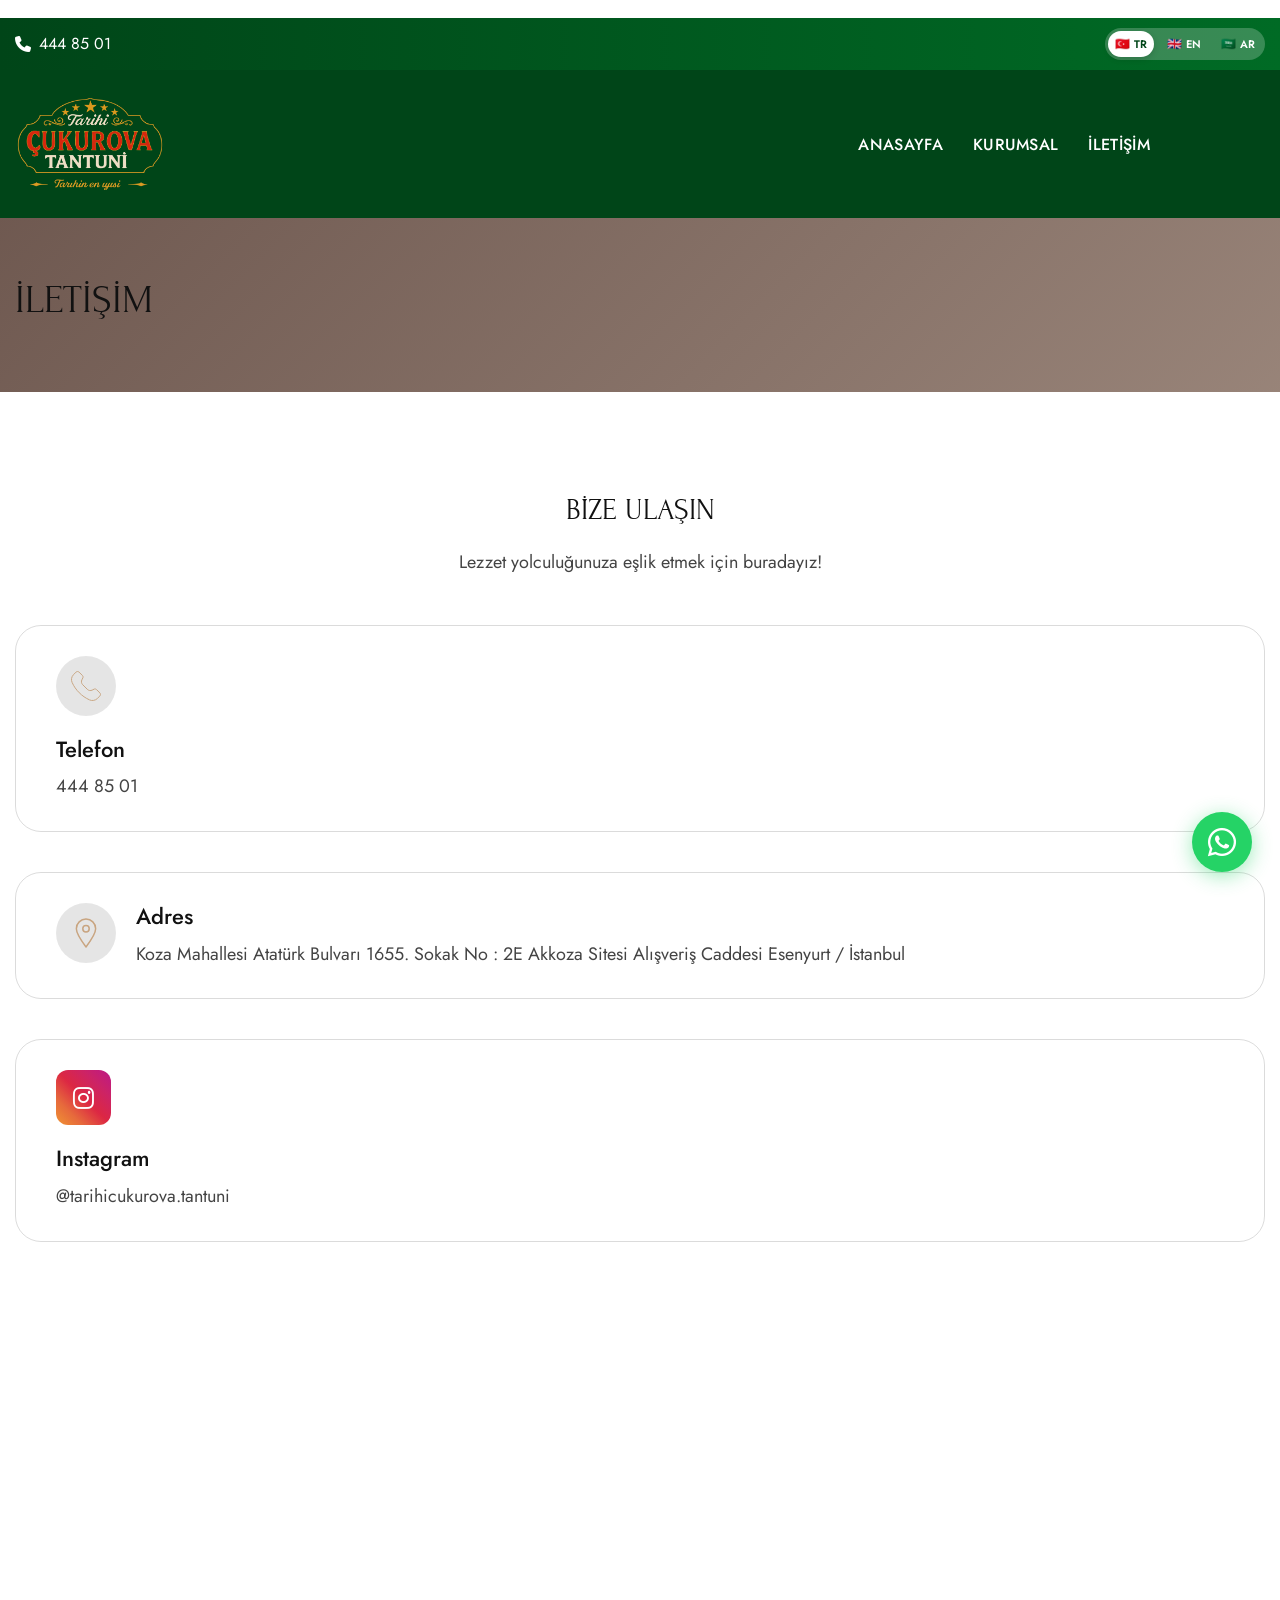
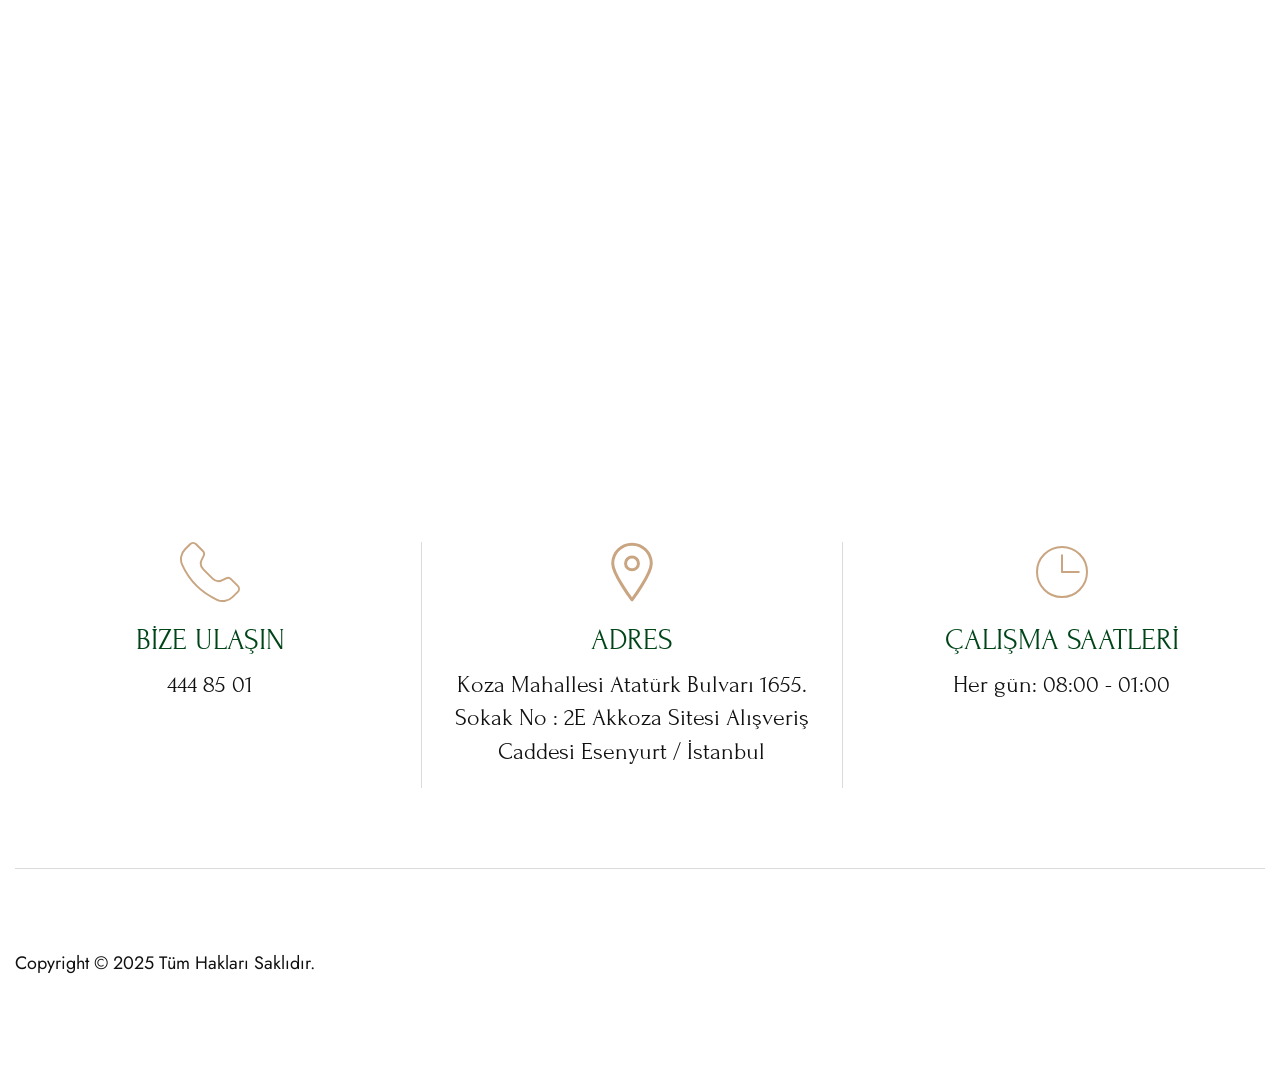
==== iletisim/index.html @ ad4b55c4 "Moved luuma.com.tr contents to root directory for Vercel deployment" ====
﻿﻿<!DOCTYPE html><html lang="tr"><head>
	<!-- Meta -->
	<meta charset="utf-8">
	<meta http-equiv="X-UA-Compatible" content="IE=edge">
	<meta name="viewport" content="width=device-width, initial-scale=1.0, maximum-scale=1">
	<meta name="description" content="Tarihi Çukurova Tantuni - Bize ulaşın, sipariş ve detaylı bilgi için iletişim sayfamızı ziyaret edin.">
	<meta name="keywords" content="tantuni, çukurova tantuni, iletişim, adres, telefon">
	<meta name="author" content="Tarihi Çukurova Tantuni">
	<!-- Page Title -->
	<title>İletişim - Tarihi Çukurova Tantuni</title>
	<!-- Favicon Icon -->

	<link rel="icon" href="../assets/frontend/images/favicon.ico?v=3" type="image/x-icon">
	<link rel="shortcut icon" href="../assets/frontend/images/favicon.ico?v=3" type="image/x-icon">
	<!-- Google Fonts Css-->
	<link rel="preconnect" href="https://fonts.googleapis.com/">
	<link rel="preconnect" href="https://fonts.gstatic.com/" crossorigin="">
	<link href="https://fonts.googleapis.com/css2?family=Forum&family=Jost:ital,wght@0,100..900;1,100..900&display=swap" rel="stylesheet">
	<link rel="stylesheet" href="https://cdnjs.cloudflare.com/ajax/libs/font-awesome/6.7.2/css/all.min.css" crossorigin="anonymous" referrerpolicy="no-referrer">
	<!-- Bootstrap Css -->
	<link href="../assets/frontend/css/bootstrap.min_v%3D20260615.css" rel="stylesheet" media="screen">
	<!-- SlickNav Css -->
	<link href="../assets/frontend/css/slicknav.min_v%3D20260615.css" rel="stylesheet">
	<!-- Swiper Css -->
	<link rel="stylesheet" href="../assets/frontend/css/swiper-bundle.min_v%3D20260615.css">
	<!-- Font Awesome Icon Css-->
	<!-- Animated Css -->
	<link href="../assets/frontend/css/animate_v%3D20260615.css" rel="stylesheet">
	<!-- Main Custom Css -->
	<link href="../assets/frontend/css/custom_v%3D20260615.css" rel="stylesheet" media="screen">
    
	<script>

		var base_url="https://cukurovatantuni.com/";
	</script>

</head>
<body>


<!-- Topbar Section Start -->
<div class="topbar">
	<div class="container">
		<div class="row align-items-center">
			<div class="col-7 col-md-9">
				<!-- Topbar Contact Information Start -->
				<div class="topbar-contact-info">
					<ul>
						<li><a href="tel:4448501"><i class="fa-solid fa-phone" style="margin-right:8px;"></i>444 85 01</a></li>
						<li class="d-none"><img src="../assets/frontend/images/icon-location.svg" alt="">8502 Preston Rd. Inglewood, Maine 98380</li>
					</ul>
				</div>
				<!-- Topbar Contact Information End -->
			</div>

			<div class="col-5 col-md-3">
				<!-- Topbar Language Start -->
				<div class="topbar-language-box notranslate" translate="no">
					<div class="topbar-language-switch notranslate" translate="no" aria-label="Dil seçimi">
						<button type="button" class="lang-flag-btn notranslate" translate="no" data-lang="tr" aria-label="Türkçe">
							<span class="flag-emoji" translate="no">🇹🇷</span><span class="lang-text" translate="no">TR</span>
						</button>
						<button type="button" class="lang-flag-btn notranslate" translate="no" data-lang="en" aria-label="English">
							<span class="flag-emoji" translate="no">🇬🇧</span><span class="lang-text" translate="no">EN</span>
						</button>
						<button type="button" class="lang-flag-btn notranslate" translate="no" data-lang="ar" aria-label="العربية">
							<span class="flag-emoji" translate="no">🇸🇦</span><span class="lang-text" translate="no">AR</span>
						</button>
					</div>
					<div id="google_translate_element"></div>
				</div>
				<!-- Topbar Language End -->
			</div>
		</div>
	</div>
</div>
<!-- Topbar Section End -->

<!-- Header Start -->
<header class="main-header">
	<div class="header-sticky">
		<nav class="navbar navbar-expand-lg">
			<div class="container">
				<!-- Logo Start -->
				<a class="navbar-brand" href="../index.html">
					<img width="150" src="../assets/frontend/images/logo.png?v=3" alt="Tarihi Çukurova Tantuni">
				</a>
				<!-- Logo End -->

				<!-- Main Menu Start -->
				<div class="collapse navbar-collapse main-menu">
					<div class="nav-menu-wrapper">
						<ul class="navbar-nav mr-auto" id="menu">
						<li class="nav-item"><a class="nav-link" href="../index.html">ANASAYFA</a></li>
						<li class="nav-item"><a class="nav-link" href="../kurumsal/index.html">KURUMSAL</a></li>
					<li class="nav-item highlighted-menu"><a class="nav-link" href="../menu/index.html" role="menuitem" tabindex="0">MENÜ</a></li>
					<li class="nav-item"><a class="nav-link" href="index.html">İLETİŞİM</a></li>

							
						</ul>
					</div>

					<!-- Header Button Box Start -->
					<div class="header-button-box">
						<!-- Header Btn Start -->
						<div class="header-btn d-none">
							<a href="../menu/index.html" class="btn-default btn-highlighted">MENÜ</a>
						</div>
						<!-- Header Btn End -->

						<!-- Header Sidebar Btn Start -->
						<div class="header-sidebar-btn">
							<!-- Toggle Button trigger modal Start -->
							<button class="btn btn-popup" type="button" data-bs-toggle="offcanvas" data-bs-target="#offcanvasRight" aria-controls="offcanvasRight"><img src="../images/header-sidebar-btn.svg/index.html" alt=""></button>
							<!-- Toggle Button trigger modal End -->

							<!-- Header Sidebar Start -->
							<div class="offcanvas offcanvas-end" tabindex="-1" id="offcanvasRight">
								<button type="button" class="btn-close" data-bs-dismiss="offcanvas" aria-label="Close"></button>

								<!-- Offcanvas Body Start -->
								<div class="offcanvas-body">
									<!-- Header Title Box Start -->
									<div class="header-title-box">
										<h2>TARİHİ ÇUKUROVA TANTUNİ</h2>
										<p>İstanbul Bahçeşehir'de geleneksel Mersin usulü, taze ve kaliteli malzemelerle hazırlanan eşsiz tantuni lezzetini sunuyoruz.</p>
									</div>
									<!-- Header Title Box End -->

									<!-- Header Sidebar Info Start -->
									<div class="header-sidebar-info">
										<h2><a href="tel:4448501">444 85 01</a></h2>
										<ul>
											<li>Koza Mahallesi Atatürk Bulvarı 1655. Sokak No : 2E Akkoza Sitesi Alışveriş Caddesi Esenyurt / İstanbul</li>
										</ul>
									</div>
									<!-- Header Sidebar Info End -->

									<!-- Header Sidebar Timing Start -->
									<div class="header-sidebar-timing">
										<ul>
											<li>Her Gün: 08:00 - 01:00</li>
										</ul>
									</div>
									<!-- Header Sidebar Timing End -->

									<!-- Header Sidebar Social List Start -->
									<div class="header-sidebar-social-list">
										<ul>
											<li><a href="https://www.instagram.com/tarihicukurova.tantuni?igsh=MWNnMGV3MHI3azEzeg==" target="_blank"><i class="fa-brands fa-instagram"></i></a></li>
											<li><a href="#"><i class="fa-brands fa-facebook-f"></i></a></li>
											<li><a href="#"><i class="fa-brands fa-dribbble"></i></a></li>
										</ul>
									</div>
									<!-- Header Sidebar Social List End -->
								</div>
								<!-- Offcanvas Body End -->
							</div>
							<!-- Header Sidebar End -->
						</div>
						<!-- Header Sidebar Btn End -->
					</div>
					<!-- Header Button Box End -->
				</div>
				<!-- Main Menu End -->
				<div class="navbar-toggle"></div>
			</div>
		</nav>
		<div class="responsive-menu"></div>
	</div>
</header>
<!-- Header End -->
    <!-- Page Header Start -->
    <div class="page-header parallaxie">
        <div class="container">
            <div class="row align-items-center">
                <div class="col-lg-12">
                    <!-- Page Header Box Start -->
                    <div class="page-header-box">
                        <h1 class="text-anime-style-3" data-cursor="-opaque">İLETİŞİM</h1>
                     
                    </div>
                    <!-- Page Header Box End -->
                </div>
            </div>
        </div>
    </div>
    <!-- Page Header End -->

    <div class="page-contact-us">
        <div class="container">
            <div class="row">
                <div class="col-lg-12">
                    <!-- Contact Information Start -->
                    <div class="contact-information">
                        <!-- Section Title Start -->
                        <div class="section-title text-center mb-5">
                            <h2 class="text-anime-style-3" data-cursor="-opaque">BİZE ULAŞIN</h2>
                            <p class="wow fadeInUp" data-wow-delay="0.2s">Lezzet yolculuğunuza eşlik etmek için buradayız!  </p>
                        </div>
                        <!-- Section Title End -->

                        <!-- Contact Info Body Start -->
                        <div class="contact-info-body">
                            <!-- Contact Info Box Start -->
                            <div class="contact-info-box-1 wow fadeInUp" data-wow-delay="0.4s">
                                <!-- Contact Info Item Start -->
                                <div class="contact-info-item">
                                    <!-- Icon Box Start -->
                                    <div class="icon-box">
                                        <img src="../assets/frontend/images/icon-phone-accent.svg" alt="">
                                    </div>
                                    <!-- Icon Box End -->

                                    <!-- Contact Item Content Start -->
                                    <div class="contact-item-content">
                                        <h3>Telefon</h3>
                                        <p><a href="tel:4448501">444 85 01</a></p>
                                    </div>
                                    <!-- Contact Item Content End -->
                                </div>
                                <!-- Contact Info Item End -->
                            </div>
                            <!-- Contact Info Box End -->

                            <!-- Contact Info Box Start -->
                            <div class="contact-info-box-2 wow fadeInUp" data-wow-delay="0.6s">
                                <!-- Contact Info Item Start -->
                                <div class="contact-info-item">
                                    <!-- Icon Box Start -->
                                    <div class="icon-box">
                                        <img src="../assets/frontend/images/icon-location-accent.svg" alt="">
                                    </div>
                                    <!-- Icon Box End -->

                                    <!-- Contact Item Content Start -->
                                    <div class="contact-item-content">
                                        <h3>Adres</h3>
                                        <p>Koza Mahallesi Atatürk Bulvarı 1655. Sokak No : 2E Akkoza Sitesi Alışveriş Caddesi Esenyurt / İstanbul</p>
                                    </div>
                                    <!-- Contact Item Content End -->
                                </div>
                                <!-- Contact Info Item End -->
                            </div>
                            <!-- Contact Info Box End -->

                            <!-- Instagram Box Start -->
                            <div class="contact-info-box-1 wow fadeInUp" data-wow-delay="0.8s">
                                <!-- Contact Info Item Start -->
                                <div class="contact-info-item">
                                    <!-- Icon Box Start -->
                                    <div class="icon-box" style="background: linear-gradient(45deg, #f09433, #e6683c, #dc2743, #cc2366, #bc1888); border-radius: 12px; display:flex; align-items:center; justify-content:center; width:55px; height:55px;">
                                        <i class="fa-brands fa-instagram" style="color:#fff; font-size:24px;"></i>
                                    </div>
                                    <!-- Icon Box End -->

                                    <!-- Contact Item Content Start -->
                                    <div class="contact-item-content">
                                        <h3>Instagram</h3>
                                        <p><a href="https://www.instagram.com/tarihicukurova.tantuni?igsh=MWNnMGV3MHI3azEzeg==" target="_blank">@tarihicukurova.tantuni</a></p>
                                    </div>
                                    <!-- Contact Item Content End -->
                                </div>
                                <!-- Contact Info Item End -->
                            </div>
                            <!-- Instagram Box End -->
                        </div>
                        <!-- Contact Info Body End -->
                    </div>
                    <!-- Contact Information End -->
                </div>
            </div>
        </div>
    </div>

    <!-- Google Map Section Start -->
    <div class="google-map">
        <div class="container">
            <div class="row">
                <div class="col-lg-12">
                    <!-- Google Map IFrame Start -->
                    <div class="google-map-iframe">
					<iframe src="https://www.google.com/maps/embed?pb=!1m18!1m12!1m3!1d1640.7!2d28.6694207!3d41.0581556!2m3!1f0!2f0!3f0!3m2!1i1024!2i768!4f13.1!3m3!1m2!1s0x14b559e99d90131f%3A0xade6a585ff77379f!2sTarihi%20%C3%87ukurova%20Tantuni!5e0!3m2!1str!2str!4v1750000000000!5m2!1str!2str" width="600" height="450" style="border:0;" allowfullscreen="" loading="lazy" referrerpolicy="no-referrer-when-downgrade"></iframe>
                    </div>
                    <!-- Google Map IFrame End -->
                </div>
            </div>
        </div>
    </div>
    <!-- Google Map Section End -->
<!-- Main Footer Section Start -->
<footer class="main-footer parallaxie">
	<div class="container">
		<div class="row">
			<div class="col-lg-12">
				<!-- Footer Contact List Start -->
				<div class="footer-contact-list">
					<!-- Footer Contact Item Start -->
					<div class="footer-contact-item">
						<div class="icon-box">
							<img src="../assets/frontend/images/icon-phone-accent.svg" alt="">
						</div>
						<div class="footer-contact-detail">
							<h3>BİZE ULAŞIN</h3>
							<p><a href="tel:4448501">444 85 01</a></p>
						</div>
						
					</div>
					<!-- Footer Contact Item End -->

					<!-- Footer Contact Item Start -->
					<div class="footer-contact-item ">
						<div class="icon-box">
							<img src="../assets/frontend/images/icon-location-accent.svg" alt="">
						</div>
						<div class="footer-contact-detail">
							<h3>ADRES</h3>
							<p>Koza Mahallesi Atatürk Bulvarı 1655. Sokak No : 2E Akkoza Sitesi Alışveriş Caddesi Esenyurt / İstanbul</p>
						</div>
						
					</div>
					<!-- Footer Contact Item End -->

					<!-- Footer Contact Item Start -->
					<div class="footer-contact-item">
						<div class="icon-box">
							<img src="../assets/frontend/images/icon-clock-accent.svg" alt="">
						</div>
						<div class="footer-contact-detail">
							<h3>ÇALIŞMA SAATLERİ</h3>
							<p>Her gün: 08:00 - 01:00</p>

						</div>
					
					</div>
					<!-- Footer Contact Item End -->
				</div>
				<!-- Footer Contact List End -->
			</div>

			<div class="col-lg-12">
				<!-- Footer Copyright Start -->
				<div class="footer-copyright">
					<!-- Footer Copyright Text Start -->
					<div class="footer-copyright-text order-md-1 order-1">
						<p>Copyright © 2025 Tüm Hakları Saklıdır. </p>
					</div>
					<!-- Footer Copyright Text End -->

					<!-- Footer Logo Start -->
					<div class="footer-logo order-md-2 order-1">
				
					</div>
					<!-- Footer Logo End -->

					<!-- Footer Social Links Start -->
					
					<!-- Footer Social Links End -->
				</div>
				<!-- Footer Copyright End -->
			</div>
		</div>
	</div>
</footer>
<!-- Main Footer Section End -->

<!-- Jquery Library File -->
<script src="../assets/frontend/js/jquery-3.7.1.min_v%3D20260615.js"></script>
<!-- Bootstrap js file -->
<script src="../assets/frontend/js/bootstrap.min_v%3D20260615.js"></script>
<!-- SlickNav js file -->
<script src="../assets/frontend/js/jquery.slicknav_v%3D20260615.js"></script>
<!-- Swiper js file -->
<script src="../assets/frontend/js/swiper-bundle.min_v%3D20260615.js"></script>
<!-- Isotop js file -->
<script src="../assets/frontend/js/isotope.min_v%3D20260615.js"></script>
<!-- SmoothScroll -->
<script src="../assets/frontend/js/gsap.min_v%3D20260615.js"></script>
<script src="../assets/frontend/js/ScrollTrigger.min_v%3D20260615.js" defer></script>
<!-- Wow js file -->
<script src="../assets/frontend/js/wow.min_v%3D20260615.js"></script>
<!-- Main Custom js file -->
<script src="../assets/frontend/js/function_v%3D20260615.js"></script>
<script>
	function googleTranslateElementInit() {
		new google.translate.TranslateElement({
			pageLanguage: 'tr',
			includedLanguages: 'tr,en,ar',
			layout: google.translate.TranslateElement.InlineLayout.SIMPLE,
			autoDisplay: false
		}, 'google_translate_element');
	}

	(function () {
		function setGoogTransCookie(lang) {
			const value = `/tr/${lang}`;
			const secure = location.protocol === 'https:' ? ';secure' : '';
			document.cookie = `googtrans=${value};path=/;max-age=31536000;samesite=lax${secure}`;
			// Bazı kurulumlarda domain cookie de bekleniyor, varsa ayrıca set edelim
			const host = location.hostname;
			if (host && host.indexOf('.') > -1) {
				document.cookie = `googtrans=${value};path=/;domain=.${host};max-age=31536000;samesite=lax${secure}`;
			}
		}

		function getCurrentLang() {
			const match = document.cookie.match(/(?:^|;\s*)googtrans=([^;]+)/);
			if (!match || !match[1]) return 'tr';
			const value = decodeURIComponent(match[1]); // /tr/en
			const parts = value.split('/');
			return parts[2] || 'tr';
		}

		function setActiveLangButton(lang) {
			document.querySelectorAll('.lang-flag-btn').forEach((btn) => {
				btn.classList.toggle('active', btn.getAttribute('data-lang') === lang);
			});
		}

		function applyLang(lang) {
			const combo = document.querySelector('.goog-te-combo');
			setGoogTransCookie(lang);
			if (combo) {
				combo.value = lang;
				combo.dispatchEvent(new Event('change'));
			}
			setActiveLangButton(lang);
			localStorage.setItem('cukurova_topbar_lang', lang);
			return !!combo;
		}

		document.addEventListener('click', function (e) {
			const btn = e.target.closest('.lang-flag-btn');
			if (!btn) return;
			const lang = btn.getAttribute('data-lang') || 'tr';
			const current = getCurrentLang();
			if (current === lang) {
				setActiveLangButton(lang);
				return;
			}
			// Google combo henüz yüklenmediyse kısa bekleme ile tekrar dene
			if (!applyLang(lang)) {
				let tries = 0;
				const t = setInterval(() => {
					tries++;
					if (applyLang(lang) || tries > 20) clearInterval(t);
				}, 150);
			}

			// Cookie tabanlı çevirinin her durumda devreye girmesi için yenile
		});

		document.addEventListener('DOMContentLoaded', function () {
			const savedLang = localStorage.getItem('cukurova_topbar_lang');
			const cookieLang = getCurrentLang();
			const initialLang = savedLang || cookieLang || 'tr';
			setActiveLangButton(initialLang);

			let tries = 0;
			const t = setInterval(() => {
				tries++;
				const combo = document.querySelector('.goog-te-combo');
				if (combo) {
					if (initialLang && combo.value !== initialLang) {
						combo.value = initialLang;
						combo.dispatchEvent(new Event('change'));
					}
					clearInterval(t);
				}
				if (tries > 40) clearInterval(t);
			}, 150);
		});
	})();
</script>
<script src="https://translate.google.com/translate_a/element.js?cb=googleTranslateElementInit" async></script>


<!-- WhatsApp Floating Button -->
<a href="https://wa.me/4448501" target="_blank" class="whatsapp-float" title="WhatsApp ile ulaşın">
    <i class="fa-brands fa-whatsapp"></i>
</a>
<style>
.whatsapp-float {
    position: fixed;
    bottom: 28px;
    right: 28px;
    z-index: 9999;
    background: #25D366;
    color: #fff;
    border-radius: 50%;
    width: 60px;
    height: 60px;
    display: flex;
    align-items: center;
    justify-content: center;
    font-size: 32px;
    box-shadow: 0 4px 20px rgba(37,211,102,0.45);
    transition: transform 0.2s ease, box-shadow 0.2s ease;
    text-decoration: none;
}
.whatsapp-float:hover {
    transform: scale(1.12);
    box-shadow: 0 6px 28px rgba(37,211,102,0.65);
    color: #fff;
}
.whatsapp-float i {
    line-height: 1;
}
</style>
<!-- WhatsApp Floating Button End -->

<script>
 const observer = new MutationObserver(function(mutations) {
    mutations.forEach(function(mutation) {
      const elfsightLink = document.querySelector('a[href*="elfsight.com"]');
      if (elfsightLink) {
        elfsightLink.remove();
        observer.disconnect();
      }
    });
  });

  observer.observe(document.body, { childList: true, subtree: true });
</script>

</body></html>
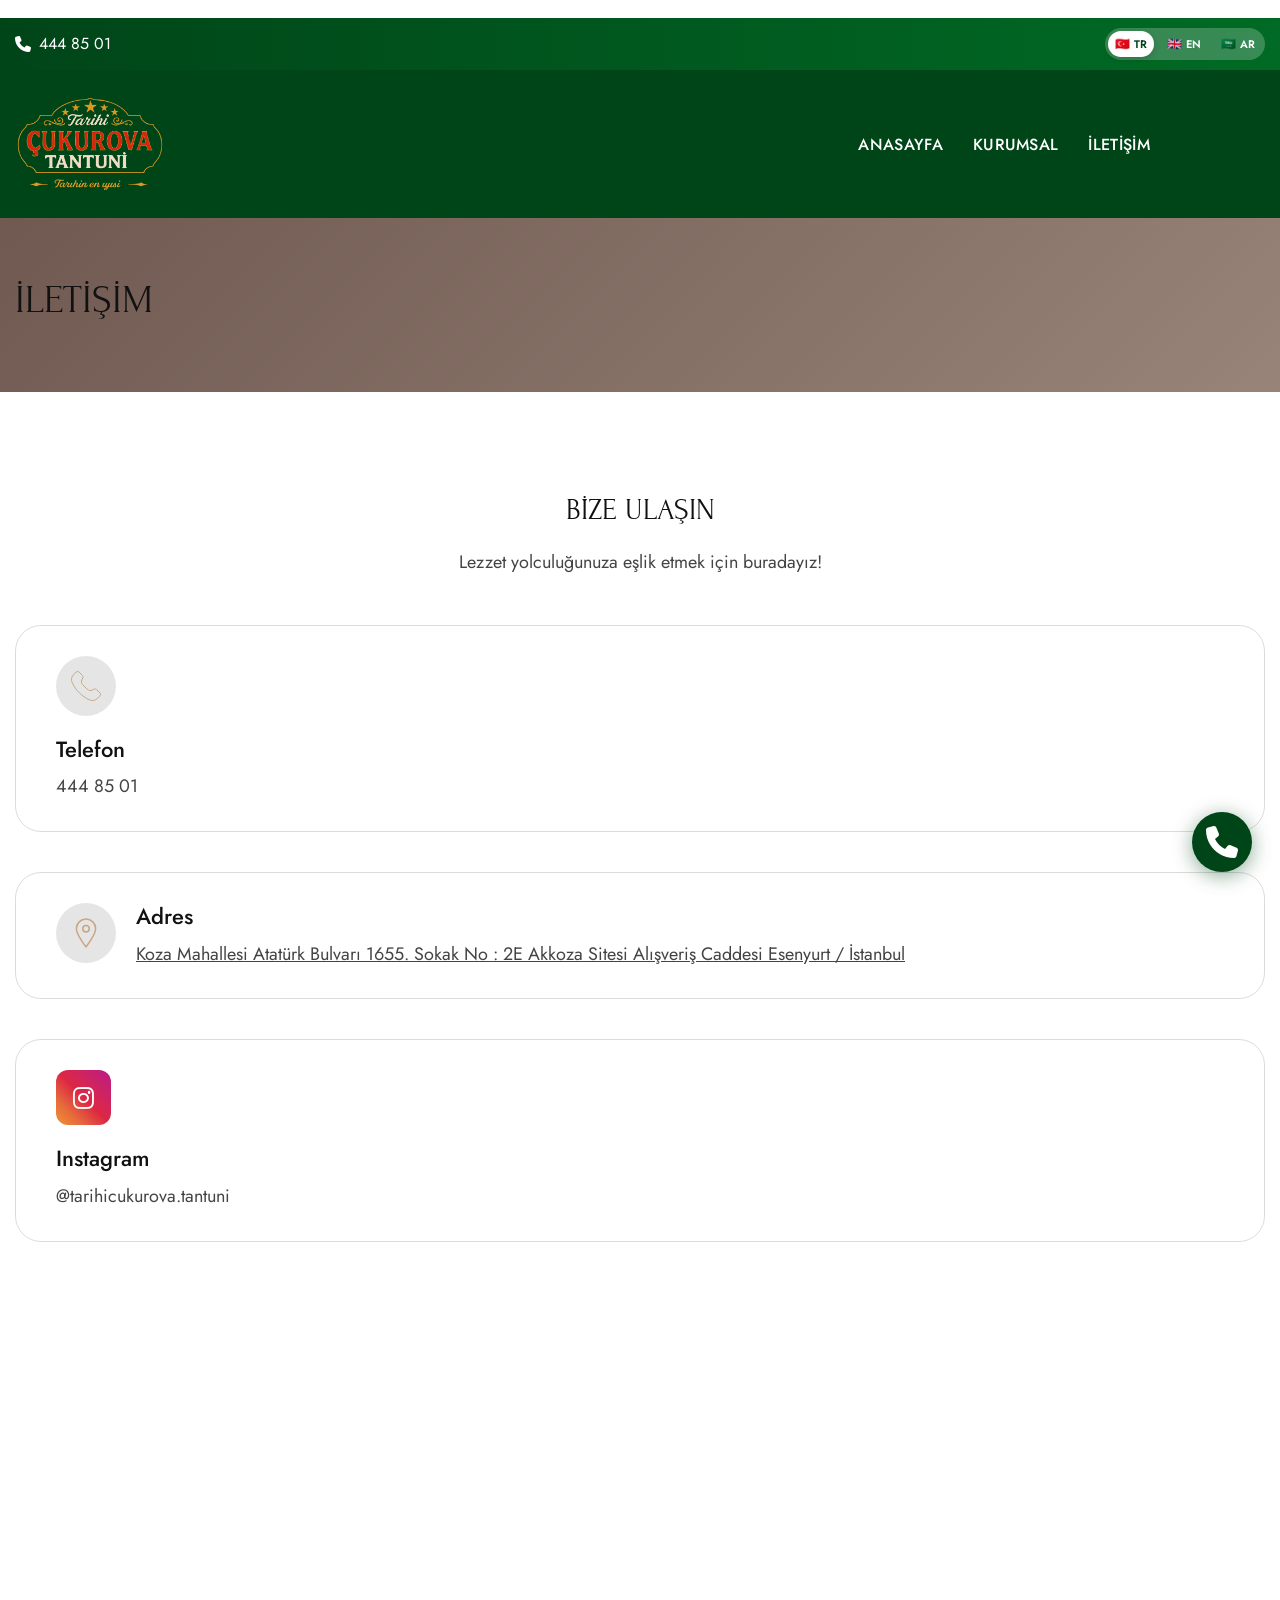
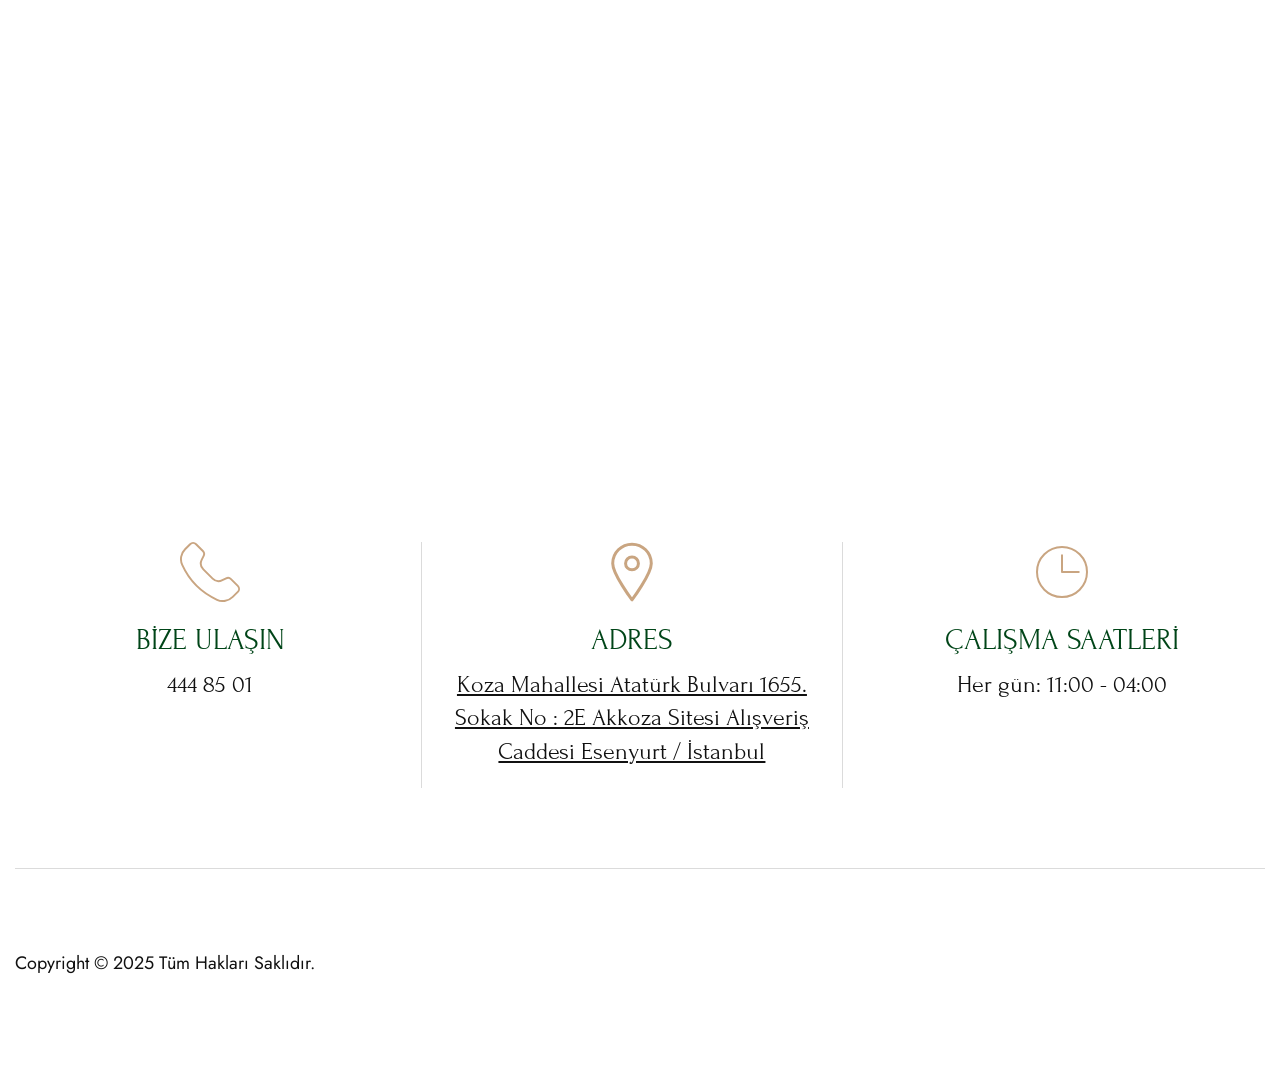
==== commit 17616b93: "menü güncellendi" ====
--- a/iletisim/index.html
+++ b/iletisim/index.html
@@ -139,7 +139,7 @@
 									<!-- Header Sidebar Timing Start -->
 									<div class="header-sidebar-timing">
 										<ul>
-											<li>Her Gün: 08:00 - 01:00</li>
+											<li>Her Gün: 11:00 - 04:00</li>
 										</ul>
 									</div>
 									<!-- Header Sidebar Timing End -->
@@ -236,7 +236,7 @@
                                     <!-- Contact Item Content Start -->
                                     <div class="contact-item-content">
                                         <h3>Adres</h3>
-                                        <p>Koza Mahallesi Atatürk Bulvarı 1655. Sokak No : 2E Akkoza Sitesi Alışveriş Caddesi Esenyurt / İstanbul</p>
+                                        <p><a href="https://maps.app.goo.gl/RE6RF6Rniiw8Wfya9" target="_blank" style="color: inherit; text-decoration: underline;">Koza Mahallesi Atatürk Bulvarı 1655. Sokak No : 2E Akkoza Sitesi Alışveriş Caddesi Esenyurt / İstanbul</a></p>
                                     </div>
                                     <!-- Contact Item Content End -->
                                 </div>
@@ -315,7 +315,7 @@
 						</div>
 						<div class="footer-contact-detail">
 							<h3>ADRES</h3>
-							<p>Koza Mahallesi Atatürk Bulvarı 1655. Sokak No : 2E Akkoza Sitesi Alışveriş Caddesi Esenyurt / İstanbul</p>
+							<p><a href="https://maps.app.goo.gl/RE6RF6Rniiw8Wfya9" target="_blank" style="color: inherit; text-decoration: underline;">Koza Mahallesi Atatürk Bulvarı 1655. Sokak No : 2E Akkoza Sitesi Alışveriş Caddesi Esenyurt / İstanbul</a></p>
 						</div>
 						
 					</div>
@@ -328,7 +328,7 @@
 						</div>
 						<div class="footer-contact-detail">
 							<h3>ÇALIŞMA SAATLERİ</h3>
-							<p>Her gün: 08:00 - 01:00</p>
+							<p>Her gün: 11:00 - 04:00</p>
 
 						</div>
 					
@@ -475,9 +475,9 @@
 <script src="https://translate.google.com/translate_a/element.js?cb=googleTranslateElementInit" async></script>
 
 
-<!-- WhatsApp Floating Button -->
-<a href="https://wa.me/4448501" target="_blank" class="whatsapp-float" title="WhatsApp ile ulaşın">
-    <i class="fa-brands fa-whatsapp"></i>
+<!-- Phone Call Floating Button -->
+<a href="tel:4448501" class="whatsapp-float" title="Bizi Arayın">
+    <i class="fa-solid fa-phone"></i>
 </a>
 <style>
 .whatsapp-float {
@@ -485,7 +485,7 @@
     bottom: 28px;
     right: 28px;
     z-index: 9999;
-    background: #25D366;
+    background: #004518;
     color: #fff;
     border-radius: 50%;
     width: 60px;
@@ -494,20 +494,20 @@
     align-items: center;
     justify-content: center;
     font-size: 32px;
-    box-shadow: 0 4px 20px rgba(37,211,102,0.45);
+    box-shadow: 0 4px 20px rgba(0,69,24,0.45);
     transition: transform 0.2s ease, box-shadow 0.2s ease;
     text-decoration: none;
 }
 .whatsapp-float:hover {
     transform: scale(1.12);
-    box-shadow: 0 6px 28px rgba(37,211,102,0.65);
+    box-shadow: 0 6px 28px rgba(0,69,24,0.65);
     color: #fff;
 }
 .whatsapp-float i {
     line-height: 1;
 }
 </style>
-<!-- WhatsApp Floating Button End -->
+<!-- Phone Call Floating Button End -->
 
 <script>
  const observer = new MutationObserver(function(mutations) {
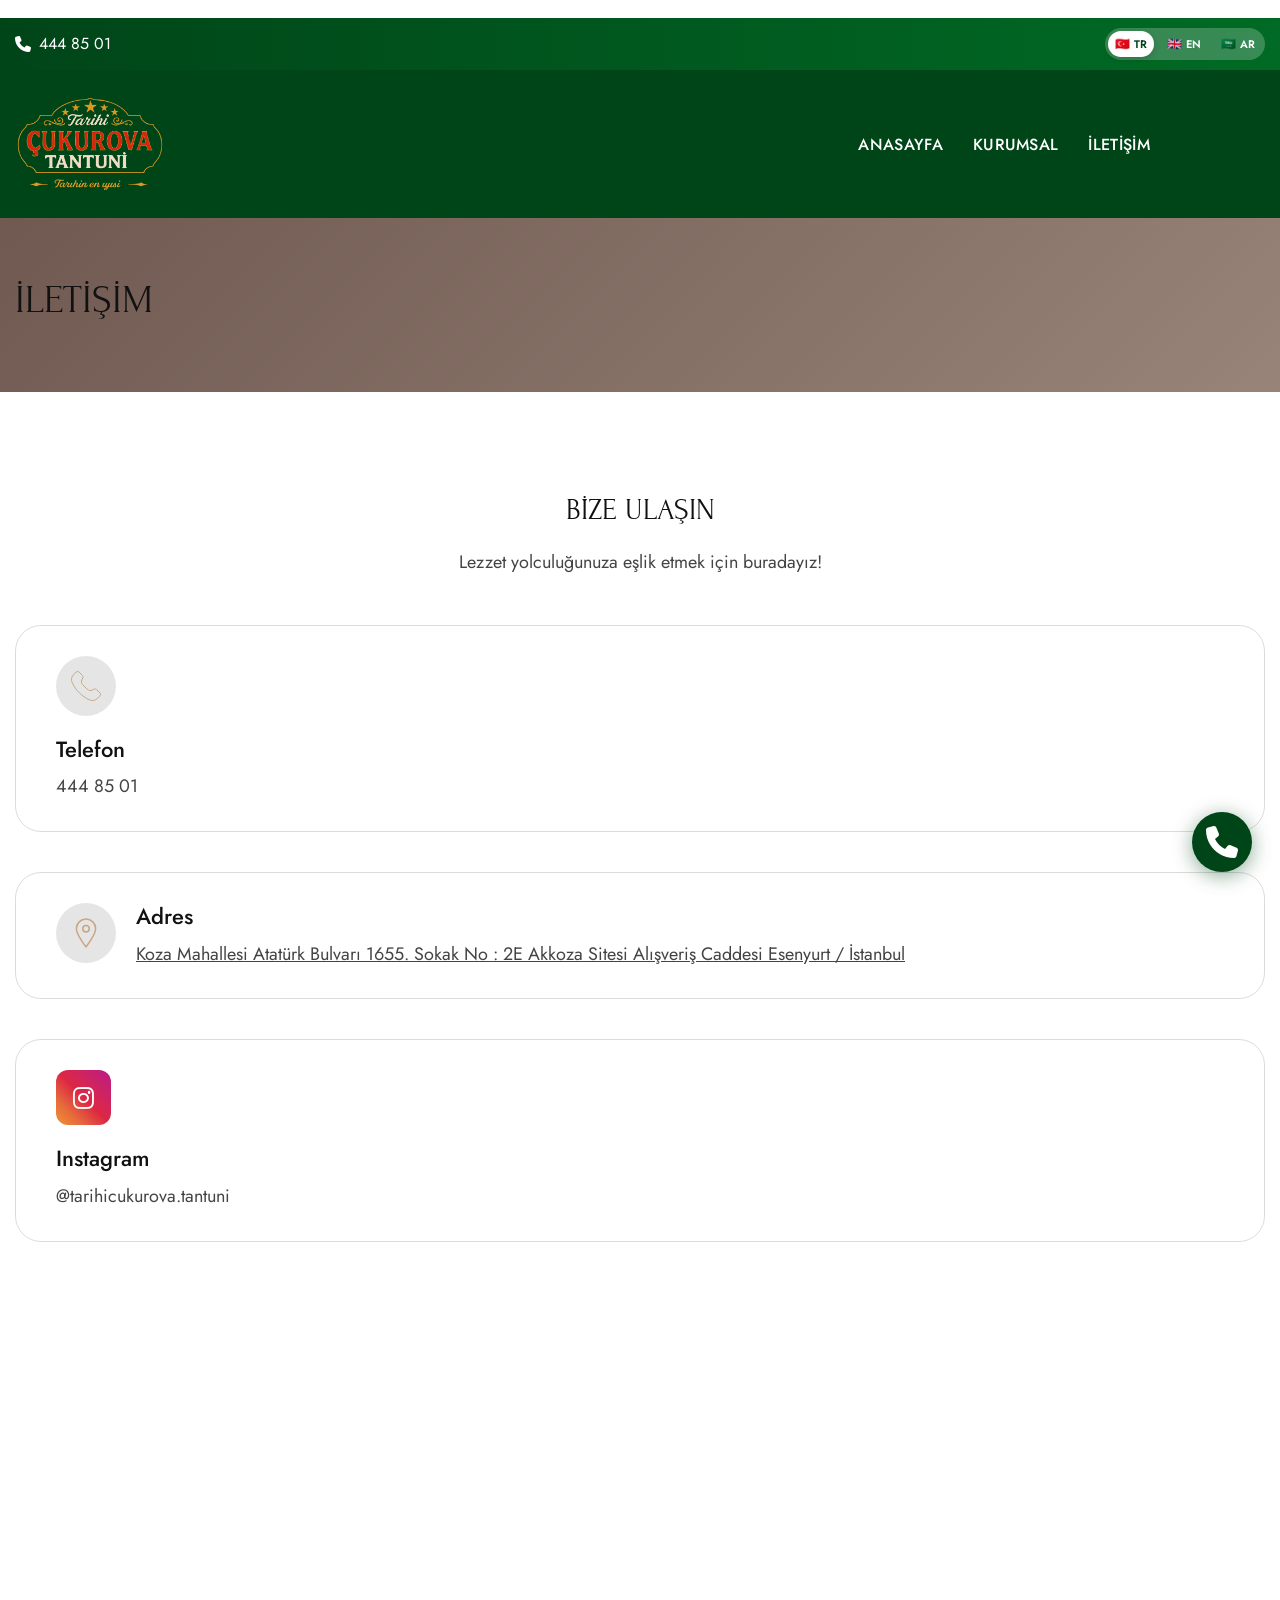
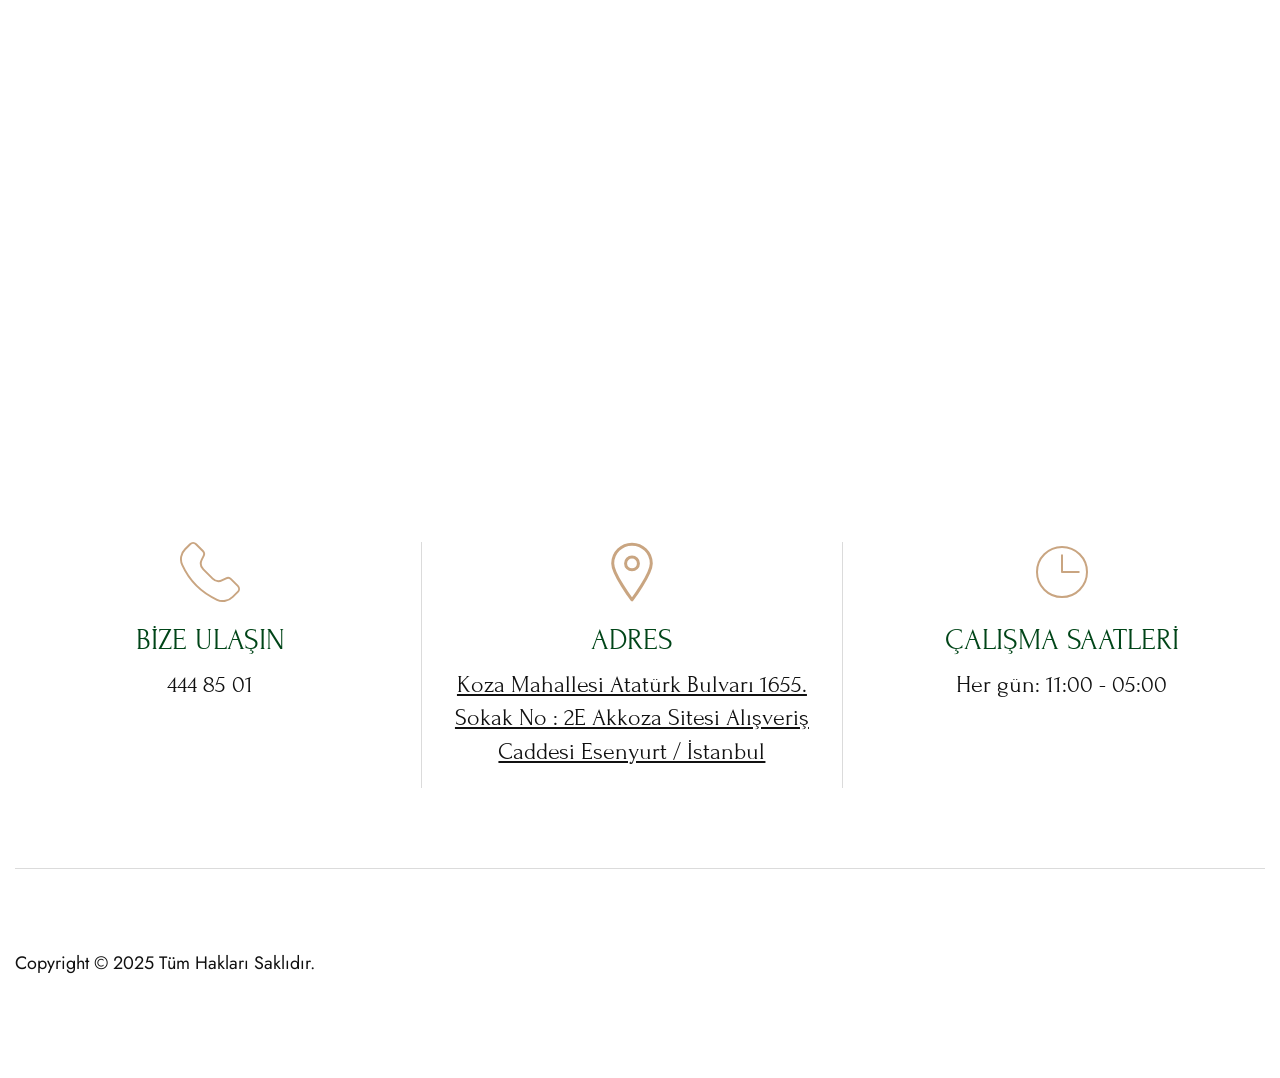
==== commit a4b9c7ad: "Fiyat guncellemeleri, menu duzeltmeleri, duyuru yazilari ve calisma saatleri guncellendi" ====
--- a/iletisim/index.html
+++ b/iletisim/index.html
@@ -139,7 +139,7 @@
 									<!-- Header Sidebar Timing Start -->
 									<div class="header-sidebar-timing">
 										<ul>
-											<li>Her Gün: 11:00 - 04:00</li>
+											<li>Her Gün: 11:00 - 05:00</li>
 										</ul>
 									</div>
 									<!-- Header Sidebar Timing End -->
@@ -328,7 +328,7 @@
 						</div>
 						<div class="footer-contact-detail">
 							<h3>ÇALIŞMA SAATLERİ</h3>
-							<p>Her gün: 11:00 - 04:00</p>
+							<p>Her gün: 11:00 - 05:00</p>
 
 						</div>
 					
@@ -382,96 +382,93 @@
 <!-- Main Custom js file -->
 <script src="../assets/frontend/js/function_v%3D20260615.js"></script>
 <script>
-	function googleTranslateElementInit() {
-		new google.translate.TranslateElement({
-			pageLanguage: 'tr',
-			includedLanguages: 'tr,en,ar',
-			layout: google.translate.TranslateElement.InlineLayout.SIMPLE,
-			autoDisplay: false
-		}, 'google_translate_element');
-	}
-
-	(function () {
-		function setGoogTransCookie(lang) {
-			const value = `/tr/${lang}`;
-			const secure = location.protocol === 'https:' ? ';secure' : '';
-			document.cookie = `googtrans=${value};path=/;max-age=31536000;samesite=lax${secure}`;
-			// Bazı kurulumlarda domain cookie de bekleniyor, varsa ayrıca set edelim
-			const host = location.hostname;
-			if (host && host.indexOf('.') > -1) {
-				document.cookie = `googtrans=${value};path=/;domain=.${host};max-age=31536000;samesite=lax${secure}`;
-			}
-		}
-
-		function getCurrentLang() {
-			const match = document.cookie.match(/(?:^|;\s*)googtrans=([^;]+)/);
-			if (!match || !match[1]) return 'tr';
-			const value = decodeURIComponent(match[1]); // /tr/en
-			const parts = value.split('/');
-			return parts[2] || 'tr';
-		}
-
-		function setActiveLangButton(lang) {
-			document.querySelectorAll('.lang-flag-btn').forEach((btn) => {
-				btn.classList.toggle('active', btn.getAttribute('data-lang') === lang);
-			});
-		}
-
-		function applyLang(lang) {
-			const combo = document.querySelector('.goog-te-combo');
-			setGoogTransCookie(lang);
-			if (combo) {
-				combo.value = lang;
-				combo.dispatchEvent(new Event('change'));
-			}
-			setActiveLangButton(lang);
-			localStorage.setItem('cukurova_topbar_lang', lang);
-			return !!combo;
-		}
-
-		document.addEventListener('click', function (e) {
-			const btn = e.target.closest('.lang-flag-btn');
-			if (!btn) return;
-			const lang = btn.getAttribute('data-lang') || 'tr';
-			const current = getCurrentLang();
-			if (current === lang) {
-				setActiveLangButton(lang);
-				return;
-			}
-			// Google combo henüz yüklenmediyse kısa bekleme ile tekrar dene
-			if (!applyLang(lang)) {
-				let tries = 0;
-				const t = setInterval(() => {
-					tries++;
-					if (applyLang(lang) || tries > 20) clearInterval(t);
-				}, 150);
-			}
-
-			// Cookie tabanlı çevirinin her durumda devreye girmesi için yenile
-		});
-
-		document.addEventListener('DOMContentLoaded', function () {
-			const savedLang = localStorage.getItem('cukurova_topbar_lang');
-			const cookieLang = getCurrentLang();
-			const initialLang = savedLang || cookieLang || 'tr';
-			setActiveLangButton(initialLang);
-
-			let tries = 0;
-			const t = setInterval(() => {
-				tries++;
-				const combo = document.querySelector('.goog-te-combo');
-				if (combo) {
-					if (initialLang && combo.value !== initialLang) {
-						combo.value = initialLang;
-						combo.dispatchEvent(new Event('change'));
-					}
-					clearInterval(t);
-				}
-				if (tries > 40) clearInterval(t);
-			}, 150);
-		});
-	})();
-</script>
+						function googleTranslateElementInit() {
+							new google.translate.TranslateElement({
+								pageLanguage: 'tr',
+								includedLanguages: 'tr,en,ar',
+								layout: google.translate.TranslateElement.InlineLayout.SIMPLE,
+								autoDisplay: false
+							}, 'google_translate_element');
+						}
+
+						(function () {
+							function setGoogTransCookie(lang) {
+								const value = `/tr/${lang}`;
+								const secure = location.protocol === 'https:' ? ';secure' : '';
+								if (lang === 'tr') {
+									document.cookie = 'googtrans=;path=/;expires=Thu, 01 Jan 1970 00:00:00 GMT';
+									document.cookie = `googtrans=/tr/tr;path=/;max-age=31536000;samesite=lax${secure}`;
+									const host = location.hostname;
+									if (host && host.indexOf('.') > -1) {
+										document.cookie = `googtrans=;path=/;domain=.${host};expires=Thu, 01 Jan 1970 00:00:00 GMT`;
+										document.cookie = `googtrans=/tr/tr;path=/;domain=.${host};max-age=31536000;samesite=lax${secure}`;
+									}
+								} else {
+									document.cookie = `googtrans=${value};path=/;max-age=31536000;samesite=lax${secure}`;
+									const host = location.hostname;
+									if (host && host.indexOf('.') > -1) {
+										document.cookie = `googtrans=${value};path=/;domain=.${host};max-age=31536000;samesite=lax${secure}`;
+									}
+								}
+							}
+
+							function getCurrentLang() {
+								const match = document.cookie.match(/(?:^|;\s*)googtrans=([^;]+)/);
+								if (!match || !match[1]) return localStorage.getItem('cukurova_topbar_lang') || 'tr';
+								const value = decodeURIComponent(match[1]);
+								const parts = value.split('/');
+								return parts[2] || 'tr';
+							}
+
+							function setActiveLangButton(lang) {
+								document.querySelectorAll('.lang-flag-btn').forEach((btn) => {
+									btn.classList.toggle('active', btn.getAttribute('data-lang') === lang);
+								});
+							}
+
+							document.addEventListener('click', function (e) {
+								const btn = e.target.closest('.lang-flag-btn');
+								if (!btn) return;
+								e.preventDefault();
+								const lang = btn.getAttribute('data-lang') || 'tr';
+								
+								setGoogTransCookie(lang);
+								localStorage.setItem('cukurova_topbar_lang', lang);
+								setActiveLangButton(lang);
+
+								const combo = document.querySelector('.goog-te-combo');
+								if (combo) {
+									combo.value = lang;
+									combo.dispatchEvent(new Event('change'));
+								}
+								
+								setTimeout(function() {
+									location.reload();
+								}, 100);
+							});
+
+							document.addEventListener('DOMContentLoaded', function () {
+								const savedLang = localStorage.getItem('cukurova_topbar_lang');
+								const cookieLang = getCurrentLang();
+								const initialLang = savedLang || cookieLang || 'tr';
+								setActiveLangButton(initialLang);
+
+								let tries = 0;
+								const t = setInterval(() => {
+									tries++;
+									const combo = document.querySelector('.goog-te-combo');
+									if (combo) {
+										if (initialLang && combo.value !== initialLang) {
+											combo.value = initialLang;
+											combo.dispatchEvent(new Event('change'));
+										}
+										clearInterval(t);
+									}
+									if (tries > 40) clearInterval(t);
+								}, 150);
+							});
+						})();
+					</script>
 <script src="https://translate.google.com/translate_a/element.js?cb=googleTranslateElementInit" async></script>
 
 
